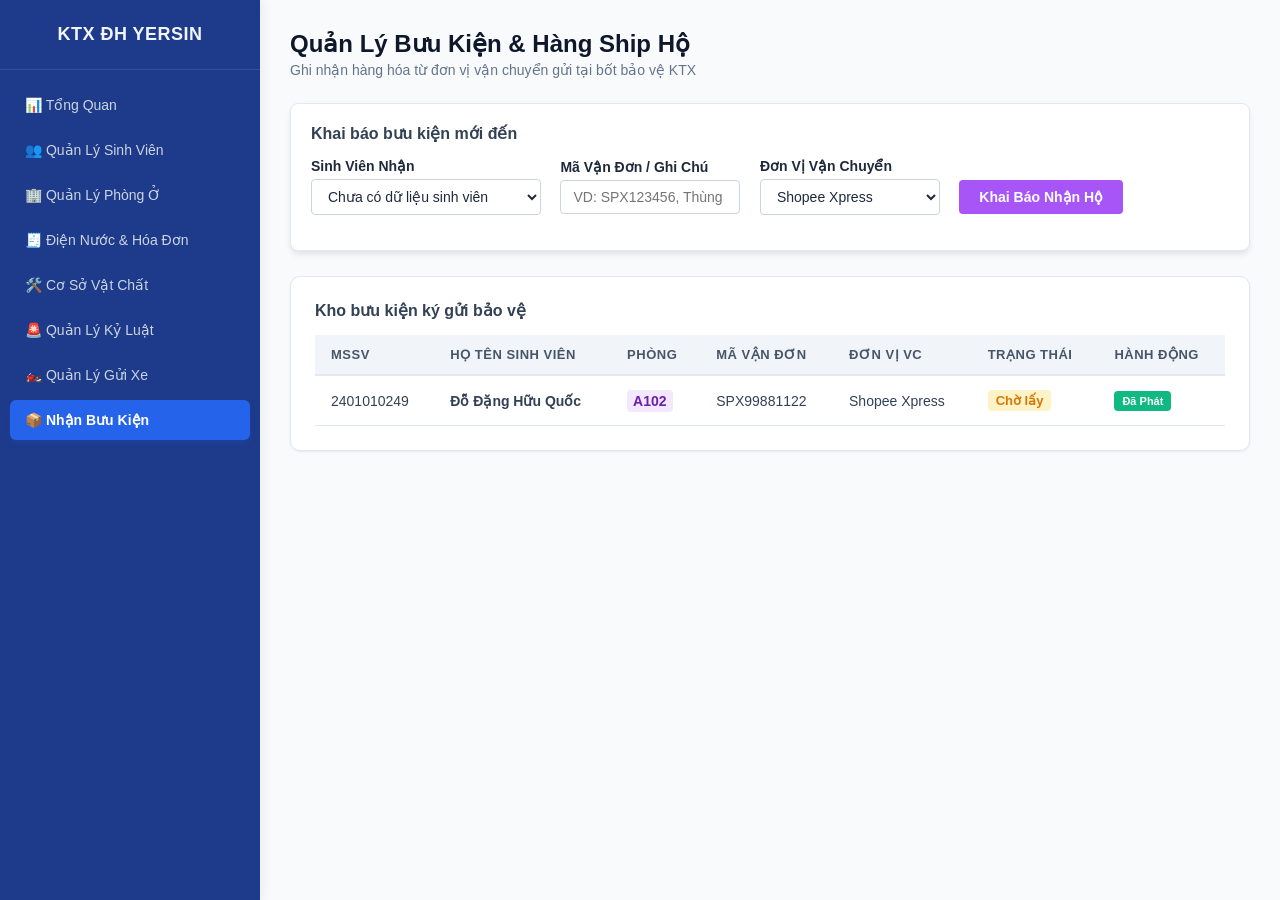
==== buukien.html @ 3a55e8aa "hoan thanh dong bo 100% toan bo 8 muc chuc nang ktx" ====
<!DOCTYPE html>
<html lang="vi">
<head>
    <meta charset="UTF-8">
    <meta name="viewport" content="width=device-width, initial-scale=1.0">
    <title>KTX Yersin - Quản Lý Bưu Kiện</title>
    <link rel="stylesheet" href="css/style.css">
    <style>
        .form-container { background: #fff; padding: 20px; border-radius: 8px; box-shadow: 0 4px 6px -1px rgba(0,0,0,0.1); margin-bottom: 25px; }
        .form-group { display: inline-block; margin-right: 15px; margin-bottom: 15px; }
        .form-group label { display: block; margin-bottom: 5px; font-weight: 600; font-size: 14px; }
        .form-group input, .form-group select { padding: 8px 12px; border: 1px solid #cbd5e1; border-radius: 4px; width: 180px; }
        .btn { padding: 9px 20px; border: none; border-radius: 4px; cursor: pointer; font-weight: bold; color: #fff; background-color: #a855f7; }
        .badge { padding: 3px 8px; border-radius: 4px; font-weight: bold; font-size: 13px; }
        .badge-waiting { background-color: #fef3c7; color: #d97706; }
        .badge-done { background-color: #d1fae5; color: #065f46; }
    </style>
</head>
<body>
    <div class="sidebar">
        <div class="logo"><h3>KTX ĐH YERSIN</h3></div>
        <ul>
            <li><a href="index.html">📊 Tổng Quan</a></li>
            <li><a href="sinhvien.html">👥 Quản Lý Sinh Viên</a></li>
            <li><a href="phong.html">🏢 Quản Lý Phòng Ở</a></li>
            <li><a href="hoadon.html">🧾 Điện Nước & Hóa Đơn</a></li>
            <li><a href="taisan.html">🛠️ Cơ Sở Vật Chất</a></li>
            <li><a href="kyluat.html">🚨 Quản Lý Kỷ Luật</a></li>
            <li><a href="guixe.html">🏍️ Quản Lý Gửi Xe</a></li>
            <li><a href="buukien.html" class="active">📦 Nhận Bưu Kiện</a></li>
        </ul>
    </div>
    <div class="main-content">
        <div class="header">
            <h2>Quản Lý Bưu Kiện & Hàng Ship Hộ</h2>
            <p>Ghi nhận hàng hóa từ đơn vị vận chuyển gửi tại bốt bảo vệ KTX</p>
        </div>
        <div class="form-container">
            <h3>Khai báo bưu kiện mới đến</h3>
            <div style="margin-top: 15px;">
                <div class="form-group"><label>Sinh Viên Nhận</label><select id="bk-mssv" style="width:230px !important;"></select></div>
                <div class="form-group"><label>Mã Vận Đơn / Ghi Chú</label><input type="text" id="maVanDon" placeholder="VD: SPX123456, Thùng nước"></div>
                <div class="form-group"><label>Đơn Vị Vận Chuyển</label>
                    <select id="donViVc">
                        <option value="Shopee Xpress">Shopee Xpress</option>
                        <option value="Lazada Logistics">Lazada Logistics</option>
                        <option value="Giao Hàng Tiết Kiệm">Giao Hàng Tiết Kiệm</option>
                        <option value="Grab / Gojek">Grab / Gojek (Đồ ăn)</option>
                    </select>
                </div>
                <button type="button" class="btn" onclick="themBuuKien()">Khai Báo Nhận Hộ</button>
            </div>
        </div>
        <div class="table-container">
            <h3>Kho bưu kiện ký gửi bảo vệ</h3>
            <table>
                <thead><tr><th>MSSV</th><th>Họ Tên Sinh Viên</th><th>Phòng</th><th>Mã Vận Đơn</th><th>Đơn Vị VC</th><th>Trạng Thái</th><th>Hành động</th></tr></thead>
                <tbody id="bk-table-body"></tbody>
            </table>
        </div>
    </div>
    <script src="js/buukien.js"></script>
</body>
</html>
---- css/style.css ----
:root {
    --primary-color: #1e3a8a;    /* Xanh Navy đậm cho Sidebar */
    --primary-hover: #1e40af;    /* Màu khi hover menu */
    --accent-color: #2563eb;     /* Xanh chủ đạo nút bấm chính */
    --bg-color: #f8fafc;         /* Nền xám nhạt dịu mắt */
    --text-color: #1e293b;       /* Chữ xám đen hiện đại */
    --border-color: #e2e8f0;     /* Viền kẻ bảng nhạt */
    --sidebar-width: 260px;      /* Độ rộng menu PC */
}

* {
    margin: 0;
    padding: 0;
    box-sizing: border-box;
    font-family: 'Segoe UI', Roboto, Helvetica, Arial, sans-serif;
}

body {
    background-color: var(--bg-color);
    color: var(--text-color);
    display: flex;
    min-height: 100vh;
}

.sidebar {
    width: var(--sidebar-width);
    background-color: var(--primary-color);
    color: white;
    position: fixed;
    top: 0;
    left: 0;
    bottom: 0;
    z-index: 100;
    transition: all 0.3s ease;
    box-shadow: 4px 0 10px rgba(0, 0, 0, 0.05);
}

.sidebar .logo {
    padding: 24px 20px;
    border-bottom: 1px solid rgba(255, 255, 255, 0.1);
    text-align: center;
}

.sidebar .logo h3 {
    font-size: 18px;
    font-weight: 700;
    letter-spacing: 0.5px;
    color: #f1f5f9;
}

.sidebar ul {
    list-style: none;
    padding: 15px 10px;
}

.sidebar ul li {
    margin-bottom: 5px;
}

.sidebar ul li a {
    display: flex;
    align-items: center;
    color: #cbd5e1;
    text-decoration: none;
    padding: 12px 15px;
    border-radius: 6px;
    font-size: 14px;
    font-weight: 500;
    transition: all 0.2s ease;
}

.sidebar ul li a:hover {
    background-color: var(--primary-hover);
    color: white;
}

.sidebar ul li a.active {
    background-color: var(--accent-color);
    color: white;
    font-weight: 600;
    box-shadow: 0 4px 6px -1px rgba(37, 99, 235, 0.2);
}

.main-content {
    flex: 1;
    margin-left: var(--sidebar-width);
    padding: 30px;
    min-width: 0; /* Tránh tràn layout trên flexbox */
    transition: all 0.3s ease;
}

.header {
    margin-bottom: 25px;
}

.header h2 {
    font-size: 24px;
    font-weight: 700;
    color: #0f172a;
}

.header p {
    color: #64748b;
    margin-top: 4px;
    font-size: 14px;
}

.form-container, .table-container {
    background: #ffffff;
    padding: 24px;
    border-radius: 10px;
    box-shadow: 0 1px 3px rgba(0,0,0,0.05), 0 1px 2px rgba(0,0,0,0.02);
    margin-bottom: 25px;
    border: 1px solid var(--border-color);
}

.form-container h3, .table-container h3 {
    font-size: 16px;
    font-weight: 600;
    color: #334155;
    margin-bottom: 15px;
}

/* Cấu trúc Table hiện đại chống tràn chữ */
table {
    width: 100%;
    border-collapse: collapse;
    margin-top: 10px;
    text-align: left;
}

table th {
    background-color: #f1f5f9;
    color: #475569;
    font-weight: 600;
    font-size: 13px;
    padding: 12px 16px;
    border-bottom: 2px solid var(--border-color);
    text-transform: uppercase;
    letter-spacing: 0.5px;
}

table td {
    padding: 14px 16px;
    border-bottom: 1px solid var(--border-color);
    font-size: 14px;
    color: #334155;
}

table tbody tr:hover {
    background-color: #f8fafc;
}

/* Các nhãn trạng thái (Badges) */
.badge {
    padding: 4px 8px;
    border-radius: 4px;
    font-weight: 600;
    font-size: 12px;
    display: inline-block;
}
.badge-waiting { background-color: #fef3c7; color: #92400e; } /* Chờ lấy - vàng */
.badge-done { background-color: #d1fae5; color: #065f46; }    /* Đã nhận/Đã đóng - xanh lá */
.btn {
    display: inline-flex;
    align-items: center;
    justify-content: center;
    padding: 10px 20px;
    border: none;
    border-radius: 6px;
    cursor: pointer;
    font-weight: 600;
    font-size: 14px;
    color: #ffffff;
    background-color: var(--accent-color);
    transition: background 0.2s ease;
}

.btn:hover {
    filter: brightness(95%);
}

input, select {
    padding: 10px 14px;
    border: 1px solid #cbd5e1;
    border-radius: 6px;
    outline: none;
    font-size: 14px;
    color: var(--text-color);
    background-color: #fff;
    transition: border-color 0.2s;
}

input:focus, select:focus {
    border-color: var(--accent-color);
    box-shadow: 0 0 0 3px rgba(37, 99, 235, 0.1);
}
@media (max-width: 768px) {
    body {
        flex-direction: column; /* Chuyển bố cục sang dọc */
    }

    /* Menu Sidebar biến thành Thanh điều hướng ngang ở trên cùng màn hình ĐT */
    .sidebar {
        width: 100%;
        position: relative;
        height: auto;
        box-shadow: 0 2px 5px rgba(0,0,0,0.1);
    }

    .sidebar .logo {
        padding: 15px;
    }

    /* Cuộn ngang menu nếu lướt trên điện thoại không lo tràn viền */
    .sidebar ul {
        display: flex;
        overflow-x: auto;
        padding: 10px 5px;
        white-space: nowrap;
        -webkit-overflow-scrolling: touch;
    }

    .sidebar ul::-webkit-scrollbar {
        display: none; /* Ẩn thanh cuộn xấu xí trên di động */
    }

    .sidebar ul li {
        margin-bottom: 0;
        margin-right: 5px;
        flex-shrink: 0;
    }

    .sidebar ul li a {
        padding: 8px 12px;
        font-size: 13px;
    }

    /* Đẩy phần nội dung chính xuống dưới menu di động */
    .main-content {
        margin-left: 0;
        padding: 15px;
    }

    .header h2 {
        font-size: 20px;
    }

    /* Tự động ngắt hàng các ô nhập liệu trong form trên ĐT */
    .form-container div, 
    .form-container style + div {
        display: flex !important;
        flex-direction: column !important;
        gap: 12px !important;
    }

    .form-group, input, select, .btn {
        width: 100% !important; /* Co giãn full màn hình điện thoại */
        margin-right: 0 !important;
        margin-bottom: 0 !important;
    }

    /* Chống vỡ bảng dữ liệu khi xem trên màn hình nhỏ */
    .table-container {
        padding: 12px;
        overflow-x: auto; /* Tạo thanh cuộn ngang mượt cho bảng khi bị quá khổ ĐT */
    }

    table th, table td {
        padding: 10px 8px;
        font-size: 13px;
    }
}
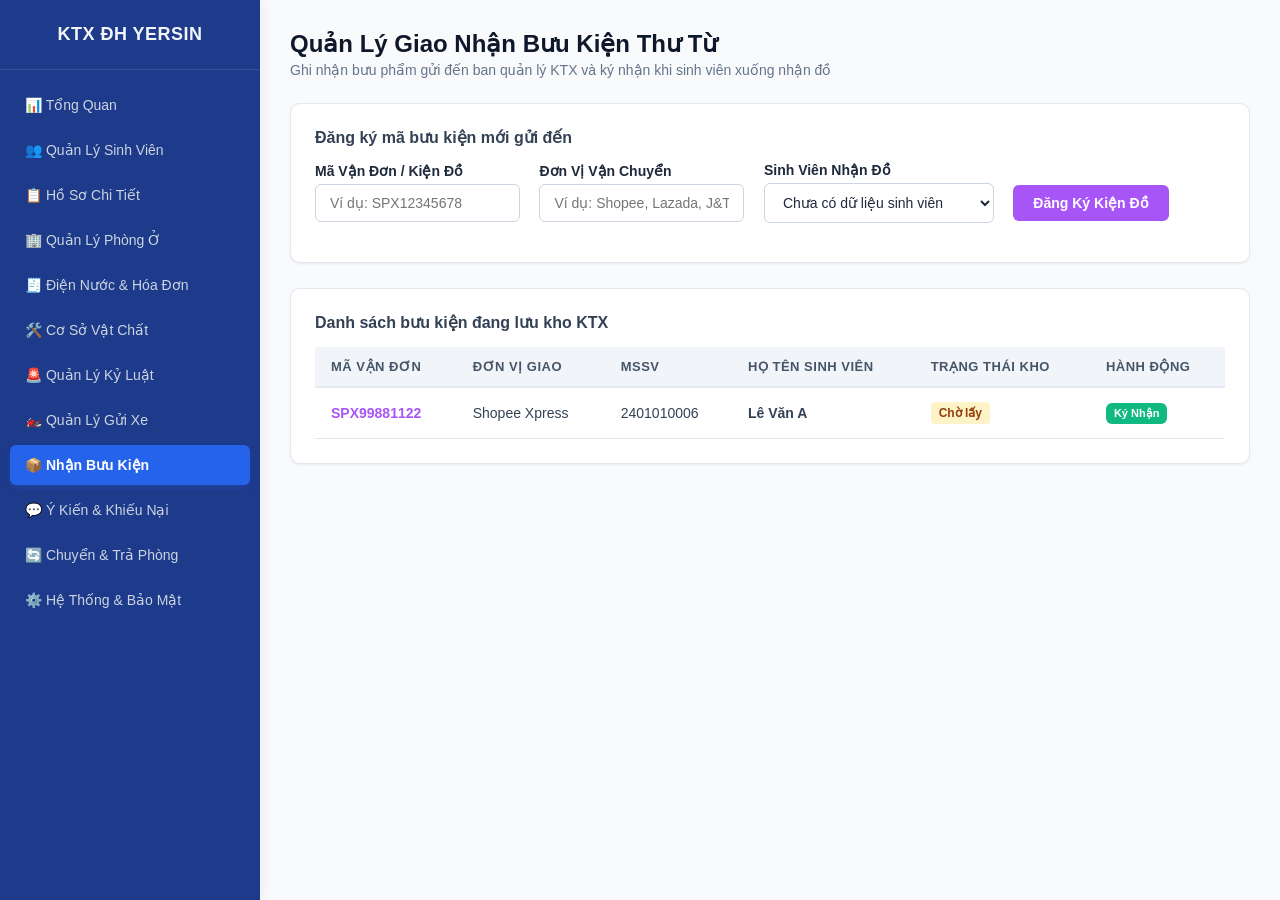
==== commit 4bf7528c: "hoan thanh tich hop chuc nang ho so chi tiet dien tu" ====
--- a/buukien.html
+++ b/buukien.html
@@ -3,17 +3,11 @@
 <head>
     <meta charset="UTF-8">
     <meta name="viewport" content="width=device-width, initial-scale=1.0">
-    <title>KTX Yersin - Quản Lý Bưu Kiện</title>
+    <title>KTX Yersin - Nhận Bưu Kiện</title>
     <link rel="stylesheet" href="css/style.css">
     <style>
-        .form-container { background: #fff; padding: 20px; border-radius: 8px; box-shadow: 0 4px 6px -1px rgba(0,0,0,0.1); margin-bottom: 25px; }
-        .form-group { display: inline-block; margin-right: 15px; margin-bottom: 15px; }
-        .form-group label { display: block; margin-bottom: 5px; font-weight: 600; font-size: 14px; }
-        .form-group input, .form-group select { padding: 8px 12px; border: 1px solid #cbd5e1; border-radius: 4px; width: 180px; }
-        .btn { padding: 9px 20px; border: none; border-radius: 4px; cursor: pointer; font-weight: bold; color: #fff; background-color: #a855f7; }
-        .badge { padding: 3px 8px; border-radius: 4px; font-weight: bold; font-size: 13px; }
-        .badge-waiting { background-color: #fef3c7; color: #d97706; }
-        .badge-done { background-color: #d1fae5; color: #065f46; }
+        .badge-waiting { background-color: #fef3c7; color: #92400e; }
+        .badge-received { background-color: #d1fae5; color: #065f46; }
     </style>
 </head>
 <body>
@@ -22,40 +16,58 @@
         <ul>
             <li><a href="index.html">📊 Tổng Quan</a></li>
             <li><a href="sinhvien.html">👥 Quản Lý Sinh Viên</a></li>
+            <li><a href="hososv.html">📋 Hồ Sơ Chi Tiết</a></li>
             <li><a href="phong.html">🏢 Quản Lý Phòng Ở</a></li>
             <li><a href="hoadon.html">🧾 Điện Nước & Hóa Đơn</a></li>
             <li><a href="taisan.html">🛠️ Cơ Sở Vật Chất</a></li>
             <li><a href="kyluat.html">🚨 Quản Lý Kỷ Luật</a></li>
             <li><a href="guixe.html">🏍️ Quản Lý Gửi Xe</a></li>
             <li><a href="buukien.html" class="active">📦 Nhận Bưu Kiện</a></li>
+            <li><a href="khieunai.html">💬 Ý Kiến & Khiếu Nại</a></li>
+            <li><a href="chuyenphong.html">🔄 Chuyển & Trả Phòng</a></li>
+            <li><a href="hethong.html">⚙️ Hệ Thống & Bảo Mật</a></li>
         </ul>
     </div>
+
     <div class="main-content">
         <div class="header">
-            <h2>Quản Lý Bưu Kiện & Hàng Ship Hộ</h2>
-            <p>Ghi nhận hàng hóa từ đơn vị vận chuyển gửi tại bốt bảo vệ KTX</p>
+            <h2>Quản Lý Giao Nhận Bưu Kiện Thư Từ</h2>
+            <p>Ghi nhận bưu phẩm gửi đến ban quản lý KTX và ký nhận khi sinh viên xuống nhận đồ</p>
         </div>
+
         <div class="form-container">
-            <h3>Khai báo bưu kiện mới đến</h3>
+            <h3>Đăng ký mã bưu kiện mới gửi đến</h3>
             <div style="margin-top: 15px;">
-                <div class="form-group"><label>Sinh Viên Nhận</label><select id="bk-mssv" style="width:230px !important;"></select></div>
-                <div class="form-group"><label>Mã Vận Đơn / Ghi Chú</label><input type="text" id="maVanDon" placeholder="VD: SPX123456, Thùng nước"></div>
-                <div class="form-group"><label>Đơn Vị Vận Chuyển</label>
-                    <select id="donViVc">
-                        <option value="Shopee Xpress">Shopee Xpress</option>
-                        <option value="Lazada Logistics">Lazada Logistics</option>
-                        <option value="Giao Hàng Tiết Kiệm">Giao Hàng Tiết Kiệm</option>
-                        <option value="Grab / Gojek">Grab / Gojek (Đồ ăn)</option>
-                    </select>
+                <div style="display:inline-block; margin-right:15px; margin-bottom:15px;">
+                    <label style="display:block; margin-bottom:5px; font-weight:600; font-size:14px;">Mã Vận Đơn / Kiện Đồ</label>
+                    <input type="text" id="bk-mavandon" placeholder="Ví dụ: SPX12345678">
                 </div>
-                <button type="button" class="btn" onclick="themBuuKien()">Khai Báo Nhận Hộ</button>
+                <div style="display:inline-block; margin-right:15px; margin-bottom:15px;">
+                    <label style="display:block; margin-bottom:5px; font-weight:600; font-size:14px;">Đơn Vị Vận Chuyển</label>
+                    <input type="text" id="bk-dv" placeholder="Ví dụ: Shopee, Lazada, J&T">
+                </div>
+                <div style="display:inline-block; margin-right:15px; margin-bottom:15px;">
+                    <label style="display:block; margin-bottom:5px; font-weight:600; font-size:14px;">Sinh Viên Nhận Đồ</label>
+                    <select id="bk-mssv" style="width:230px;"></select>
+                </div>
+                <button type="button" class="btn" onclick="themBuuKien()" style="background-color:#a855f7;">Đăng Ký Kiện Đồ</button>
             </div>
         </div>
+
         <div class="table-container">
-            <h3>Kho bưu kiện ký gửi bảo vệ</h3>
+            <h3>Danh sách bưu kiện đang lưu kho KTX</h3>
             <table>
-                <thead><tr><th>MSSV</th><th>Họ Tên Sinh Viên</th><th>Phòng</th><th>Mã Vận Đơn</th><th>Đơn Vị VC</th><th>Trạng Thái</th><th>Hành động</th></tr></thead>
-                <tbody id="bk-table-body"></tbody>
+                <thead>
+                    <tr>
+                        <th>Mã Vận Đơn</th>
+                        <th>Đơn Vị Giao</th>
+                        <th>MSSV</th>
+                        <th>Họ Tên Sinh Viên</th>
+                        <th>Trạng Thái Kho</th>
+                        <th>Hành Động</th>
+                    </tr>
+                </thead>
+                <tbody id="buukien-table-body"></tbody>
             </table>
         </div>
     </div>
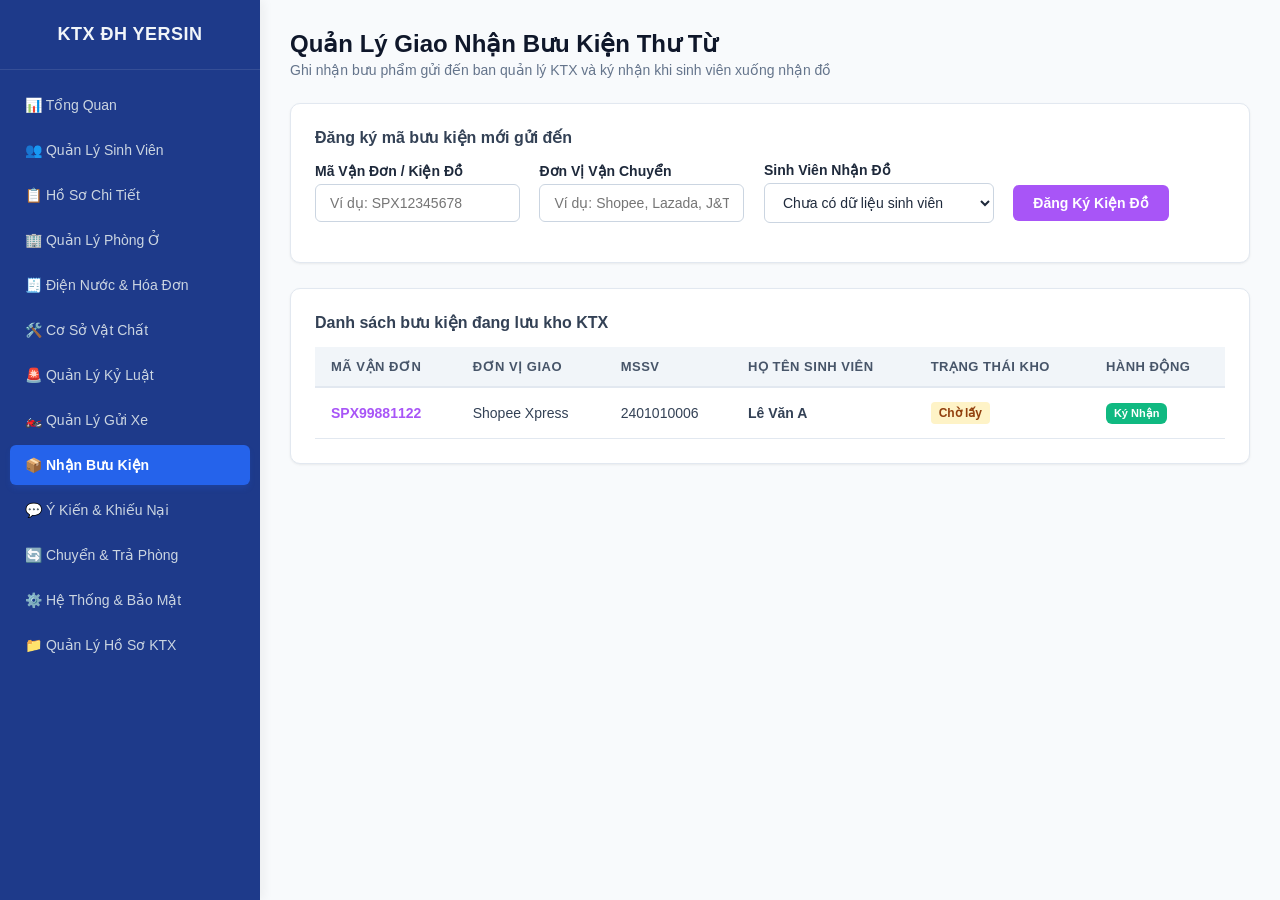
==== commit ab3b9b55: "hoan thanh form du an va chuc nang nhap sua xoa xuat word" ====
--- a/buukien.html
+++ b/buukien.html
@@ -26,6 +26,7 @@
             <li><a href="khieunai.html">💬 Ý Kiến & Khiếu Nại</a></li>
             <li><a href="chuyenphong.html">🔄 Chuyển & Trả Phòng</a></li>
             <li><a href="hethong.html">⚙️ Hệ Thống & Bảo Mật</a></li>
+            <li><a href="quanlyhoso.html">📁 Quản Lý Hồ Sơ KTX</a></li>
         </ul>
     </div>
 
